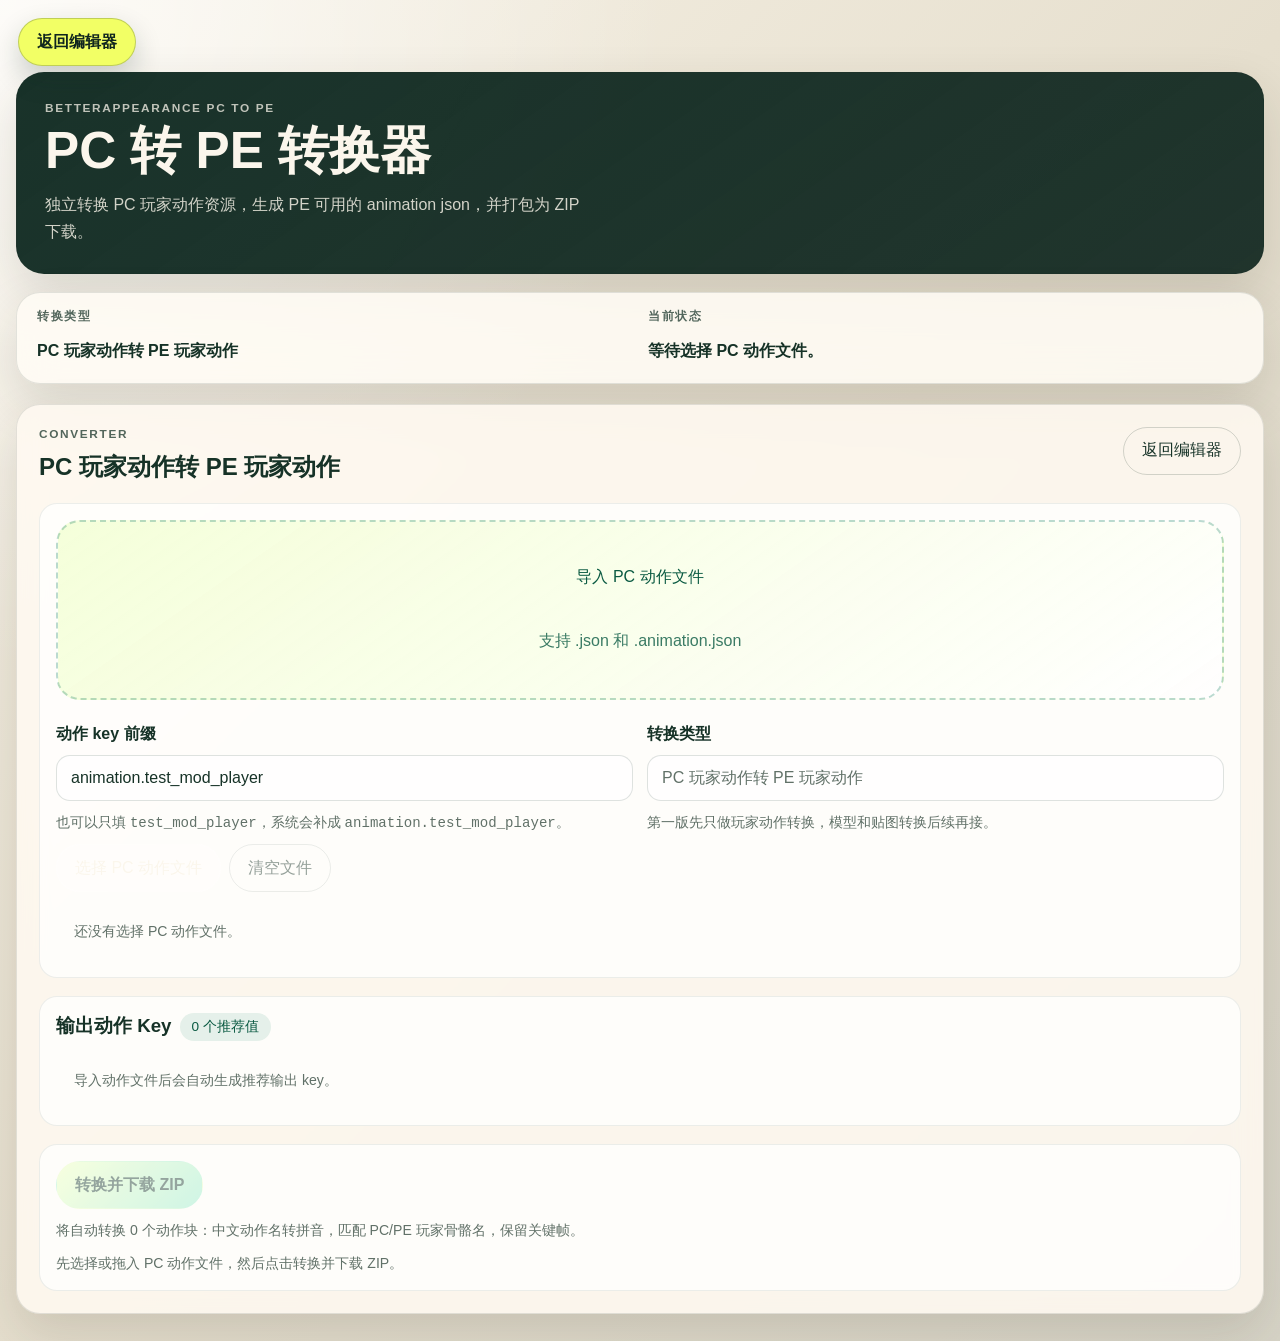
==== pc-to-pe.html @ c8ec8295 "feat(ui): 添加PC转PE工具入口及样式" ====
<!DOCTYPE html>
<html lang="zh-CN">
<head>
    <meta charset="utf-8">
    <meta name="viewport" content="width=device-width, initial-scale=1">
    <title>PC 转 PE 转换器</title>
    <link rel="stylesheet" href="./styles.css">
</head>
<body>
    <div class="app-shell">
        <nav class="global-toolbar" aria-label="全局工具">
            <a class="button secondary global-tool-button" href="./index.html">返回编辑器</a>
        </nav>

        <header class="hero hero-single">
            <div class="hero-copy">
                <p class="eyebrow">BetterAppearance PC To PE</p>
                <h1>PC 转 PE 转换器</h1>
                <p class="hero-text">
                    独立转换 PC 玩家动作资源，生成 PE 可用的 animation json，并打包为 ZIP 下载。
                </p>
            </div>
        </header>

        <section class="status-strip">
            <div class="status-block">
                <span class="status-label">转换类型</span>
                <strong>PC 玩家动作转 PE 玩家动作</strong>
            </div>
            <div class="status-block">
                <span class="status-label">当前状态</span>
                <strong id="converterStatusText">等待选择 PC 动作文件。</strong>
            </div>
        </section>

        <main class="converter-workspace">
            <div id="converterRoot"></div>
        </main>
    </div>

    <input id="pcActionInput" type="file" multiple accept=".json,.animation.json" hidden>

    <script src="./vendor/jszip.min.js"></script>
    <script src="./vendor/pinyin-pro.js"></script>
    <script src="./pc-to-pe.js"></script>
</body>
</html>
---- styles.css ----
﻿:root {
    --bg-accent: radial-gradient(circle at top left, rgba(255, 255, 255, 0.75), transparent 36%),
        linear-gradient(135deg, #f7f2e6 0%, #e6dfce 50%, #d7d4c7 100%);
    --panel-border: rgba(24, 47, 38, 0.12);
    --text: #163227;
    --text-soft: #617168;
    --text-inverse: #fbf6ec;
    --accent: #0c7c59;
    --accent-strong: #0a5a42;
    --accent-soft: rgba(12, 124, 89, 0.14);
    --danger: #a53f2b;
    --danger-soft: rgba(165, 63, 43, 0.12);
    --shadow: 0 20px 50px rgba(47, 43, 31, 0.14);
    --radius: 24px;
    --grid-gap: 22px;
    --font-sans: "Bahnschrift", "Segoe UI Variable", "Microsoft YaHei UI", sans-serif;
}

* {
    box-sizing: border-box;
}

html,
body {
    min-height: 100%;
}

body {
    margin: 0;
    font-family: var(--font-sans);
    color: var(--text);
    background: var(--bg-accent);
}

button,
input,
select {
    font: inherit;
}

.app-shell {
    width: min(1440px, calc(100vw - 32px));
    margin: 72px auto 28px;
}

.hero,
.status-strip,
.panel {
    border: 1px solid var(--panel-border);
    box-shadow: var(--shadow);
}

.hero {
    display: grid;
    grid-template-columns: minmax(0, 1.8fr) minmax(320px, 1fr);
    gap: 28px;
    padding: 28px;
    border-radius: 28px;
    background:
        linear-gradient(145deg, rgba(20, 46, 37, 0.98), rgba(10, 33, 26, 0.9)),
        linear-gradient(120deg, rgba(255, 255, 255, 0.18), transparent 45%);
    color: var(--text-inverse);
}

.hero-copy:last-child {
    max-width: 820px;
}

.hero.hero-single {
    grid-template-columns: minmax(0, 1fr);
}

.eyebrow,
.panel-kicker,
.status-label {
    margin: 0 0 10px;
    text-transform: uppercase;
    letter-spacing: 0.14em;
    font-size: 0.74rem;
    font-weight: 700;
    opacity: 0.74;
}

.hero h1,
.panel-head h2 {
    margin: 0;
}

.hero h1 {
    font-size: clamp(2rem, 4vw, 3.2rem);
    line-height: 1;
}

.hero-text {
    max-width: 62ch;
    margin: 16px 0 0;
    color: rgba(251, 246, 236, 0.82);
    line-height: 1.65;
}

.hero-actions {
    display: grid;
    align-content: start;
    gap: 12px;
}

.button {
    appearance: none;
    display: inline-flex;
    align-items: center;
    justify-content: center;
    gap: 8px;
    min-height: 48px;
    padding: 0 18px;
    border-radius: 999px;
    border: 1px solid transparent;
    cursor: pointer;
    text-decoration: none;
    transition: transform 180ms ease, background-color 180ms ease, border-color 180ms ease, color 180ms ease;
}

.button:hover {
    transform: translateY(-1px);
}

.button.primary {
    background: linear-gradient(135deg, #ecffbd 0%, #94ebcb 100%);
    color: #12392d;
    font-weight: 700;
}

.button.secondary {
    background: rgba(255, 255, 255, 0.1);
    color: var(--text-inverse);
    border-color: rgba(255, 255, 255, 0.18);
}

.button.secondary.is-active {
    background: rgba(236, 255, 189, 0.92);
    color: #12392d;
    border-color: rgba(236, 255, 189, 0.72);
    font-weight: 700;
}

.global-toolbar {
    position: fixed;
    top: 18px;
    left: 18px;
    z-index: 20;
}

.button.global-tool-button {
    min-width: 118px;
    background: #f2ff65;
    color: #10261e;
    border-color: rgba(16, 38, 30, 0.22);
    box-shadow: 0 12px 28px rgba(16, 38, 30, 0.2);
    font-weight: 800;
}

.button.global-tool-button:hover {
    background: #dfff32;
}

.button.ghost {
    background: transparent;
    color: var(--text);
    border-color: rgba(17, 47, 38, 0.18);
}

.button.danger {
    background: var(--danger-soft);
    color: var(--danger);
    border-color: rgba(165, 63, 43, 0.18);
}

.button:disabled {
    opacity: 0.45;
    cursor: not-allowed;
    transform: none;
}

.startup-overlay {
    position: fixed;
    inset: 0;
    z-index: 50;
    display: grid;
    place-items: center;
    padding: 24px;
    background: rgba(12, 30, 24, 0.58);
    backdrop-filter: blur(14px);
}

.startup-overlay[hidden] {
    display: none;
}

.startup-card {
    width: min(560px, calc(100vw - 32px));
    padding: 28px;
    border-radius: 28px;
    border: 1px solid rgba(255, 255, 255, 0.18);
    background: linear-gradient(180deg, rgba(255, 252, 245, 0.98), rgba(246, 241, 232, 0.96));
    box-shadow: 0 30px 80px rgba(0, 0, 0, 0.2);
}

.startup-card h2 {
    margin: 0;
}

.startup-text {
    margin: 16px 0 22px;
    color: var(--text-soft);
    line-height: 1.7;
}

.startup-hint {
    margin: 0 0 8px;
    font-size: 0.82rem;
    font-weight: 700;
    letter-spacing: 0.08em;
    text-transform: uppercase;
    color: var(--text-soft);
}

.startup-path {
    display: block;
    margin-bottom: 20px;
    padding: 12px 14px;
    border-radius: 16px;
    background: rgba(22, 50, 39, 0.08);
    color: var(--text);
    line-height: 1.6;
    white-space: normal;
    word-break: break-all;
}

.file-button input {
    display: none;
}

.status-strip {
    margin-top: 18px;
    display: grid;
    grid-template-columns: repeat(2, minmax(0, 1fr));
    gap: 16px;
    align-items: center;
    padding: 16px 20px;
    border-radius: var(--radius);
    background: rgba(255, 252, 245, 0.86);
    backdrop-filter: blur(18px);
}

.status-block {
    display: grid;
    gap: 6px;
}

.status-block strong {
    min-height: 1.6em;
}

.workspace {
    margin-top: 20px;
    display: grid;
    grid-template-columns: minmax(260px, 0.85fr) minmax(440px, 1.45fr) minmax(300px, 1fr);
    gap: var(--grid-gap);
    align-items: start;
}

.converter-workspace {
    margin-top: 20px;
}

.panel {
    min-height: 520px;
    padding: 22px;
    border-radius: var(--radius);
    background: rgba(255, 250, 242, 0.86);
    backdrop-filter: blur(14px);
}

.panel-list {
    background: linear-gradient(180deg, rgba(255, 247, 232, 0.96), rgba(248, 241, 228, 0.92));
}

.panel-detail {
    background: linear-gradient(180deg, rgba(255, 253, 249, 0.98), rgba(245, 239, 228, 0.94));
}

.panel-drop {
    background: linear-gradient(180deg, rgba(245, 250, 244, 0.96), rgba(234, 243, 238, 0.94));
}

.panel-head {
    display: flex;
    align-items: start;
    justify-content: space-between;
    gap: 16px;
    margin-bottom: 20px;
}

.count-badge {
    display: inline-flex;
    align-items: center;
    justify-content: center;
    min-width: 40px;
    height: 40px;
    border-radius: 999px;
    background: var(--accent-soft);
    color: var(--accent-strong);
    font-weight: 700;
}

.entity-list,
.message-list,
.simple-list {
    margin: 0;
    padding: 0;
    list-style: none;
}

.entity-list,
.message-list,
.simple-list,
.file-stack,
.detail-actions {
    display: grid;
    gap: 10px;
}

.entity-item {
    display: grid;
    gap: 8px;
    width: 100%;
    padding: 14px 16px;
    border-radius: 18px;
    border: 1px solid rgba(22, 50, 39, 0.08);
    background: rgba(255, 255, 255, 0.56);
    cursor: pointer;
    text-align: left;
    transition: border-color 180ms ease, transform 180ms ease, background-color 180ms ease;
}

.entity-item:hover {
    transform: translateY(-1px);
    border-color: rgba(12, 124, 89, 0.24);
}

.entity-item.is-selected {
    border-color: rgba(12, 124, 89, 0.34);
    background: linear-gradient(180deg, rgba(236, 255, 189, 0.6), rgba(255, 255, 255, 0.84));
}

.entity-item-top,
.file-card-header {
    display: flex;
    justify-content: space-between;
    gap: 12px;
    align-items: center;
}

.entity-title,
.file-title {
    margin: 0;
    font-size: 1rem;
    font-weight: 700;
}

.entity-subtitle,
.file-name,
.field-hint,
.slot-card p,
.empty-state,
.output-preview {
    margin: 0;
    font-size: 0.88rem;
    color: var(--text-soft);
    line-height: 1.6;
    word-break: break-all;
}

.chip-row,
.slot-grid,
.detail-actions,
.file-actions {
    display: flex;
    flex-wrap: wrap;
    gap: 8px;
}

.chip {
    display: inline-flex;
    align-items: center;
    gap: 6px;
    min-height: 28px;
    padding: 0 12px;
    border-radius: 999px;
    background: rgba(12, 124, 89, 0.1);
    color: var(--accent-strong);
    font-size: 0.85rem;
}

.chip.muted {
    background: rgba(22, 50, 39, 0.07);
    color: var(--text-soft);
}

.chip.warn {
    background: rgba(165, 63, 43, 0.12);
    color: var(--danger);
}

.inspector {
    display: grid;
    gap: 18px;
}

.form-grid {
    display: grid;
    grid-template-columns: repeat(2, minmax(0, 1fr));
    gap: 14px;
}

.field,
.section-card,
.info-card,
.file-card,
.slot-card {
    display: grid;
    gap: 10px;
}

.field.field-wide {
    grid-column: 1 / -1;
}

.field label {
    font-weight: 700;
}

.field input,
.field select,
.slot-card input,
.slot-card select,
.readonly-field {
    min-height: 46px;
    padding: 0 14px;
    border-radius: 14px;
    border: 1px solid rgba(22, 50, 39, 0.14);
    background: rgba(255, 255, 255, 0.92);
    color: var(--text);
}

.readonly-field {
    display: flex;
    align-items: center;
    color: var(--text-soft);
}

.color-editor,
.alpha-editor {
    display: grid;
    gap: 10px;
}

.color-editor-main {
    display: grid;
    grid-template-columns: 86px minmax(0, 1fr);
    gap: 10px;
    align-items: stretch;
}

.color-picker-input {
    width: 100%;
    min-width: 0;
    min-height: 46px;
    padding: 4px;
    border-radius: 14px;
    cursor: pointer;
}

.alpha-editor {
    grid-template-columns: auto minmax(0, 1fr);
    align-items: center;
}

.alpha-label {
    font-size: 0.84rem;
    color: var(--text-soft);
    white-space: nowrap;
}

.alpha-input {
    width: 100%;
}

.section-card,
.info-card,
.file-card,
.slot-card,
.simple-list li,
.message-list li,
.output-line {
    border-radius: 18px;
    border: 1px solid rgba(22, 50, 39, 0.08);
    background: rgba(255, 255, 255, 0.7);
}

.section-card,
.info-card {
    padding: 16px;
}

.section-card h3,
.info-card h3,
.slot-card h4 {
    margin: 0;
}

.file-card,
.slot-card,
.simple-list li,
.message-list li,
.output-line {
    padding: 14px;
}

.slot-grid {
    display: grid;
    grid-template-columns: repeat(2, minmax(0, 1fr));
}

.converter-panel {
    min-height: 620px;
}

.converter-layout {
    display: grid;
    gap: 18px;
}

.converter-control {
    align-content: start;
}

.converter-drop-zone {
    min-height: 150px;
    margin-bottom: 14px;
    cursor: pointer;
}

.converter-button {
    color: var(--text-inverse);
    background: rgba(12, 124, 89, 0.88);
}

.converter-empty {
    padding: 18px;
}

.converter-slot-grid {
    display: grid;
    grid-template-columns: repeat(4, minmax(0, 1fr));
    gap: 10px;
}

.converter-action-key-list {
    display: grid;
    gap: 10px;
}

.converter-action-key-card {
    grid-template-columns: minmax(180px, 0.8fr) minmax(260px, 1.2fr);
    align-items: center;
}

.converter-result {
    display: grid;
    gap: 10px;
}

.drop-zone {
    border: 2px dashed rgba(12, 124, 89, 0.28);
    border-radius: 24px;
    min-height: 180px;
    padding: 24px;
    display: grid;
    place-items: center;
    text-align: center;
    background: linear-gradient(145deg, rgba(236, 255, 189, 0.55), rgba(255, 255, 255, 0.76));
    color: var(--accent-strong);
    transition: transform 180ms ease, border-color 180ms ease, background-color 180ms ease;
}

.drop-zone.is-dragging {
    transform: scale(1.01);
    border-color: rgba(10, 90, 66, 0.42);
    background: linear-gradient(145deg, rgba(236, 255, 189, 0.76), rgba(255, 255, 255, 0.92));
}

.drop-zone.is-locked {
    opacity: 0.55;
    cursor: not-allowed;
}

.drop-zone p,
.drop-zone span {
    margin: 0;
}

.drop-zone span {
    color: rgba(10, 90, 66, 0.8);
}

.message-list li.info {
    border-left: 3px solid rgba(12, 124, 89, 0.36);
}

.message-list li.warn {
    border-left: 3px solid rgba(165, 63, 43, 0.4);
}

.message-list li.error {
    border-left: 3px solid rgba(165, 63, 43, 0.7);
}

@media (max-width: 1180px) {
    .workspace {
        grid-template-columns: 1fr;
    }

    .converter-slot-grid {
        grid-template-columns: repeat(2, minmax(0, 1fr));
    }

    .panel {
        min-height: auto;
    }
}

@media (max-width: 860px) {
    .app-shell {
        width: min(100vw - 18px, 100%);
        margin: 72px auto 18px;
    }

    .hero,
    .status-strip,
    .form-grid,
    .slot-grid,
    .converter-slot-grid,
    .converter-action-key-card,
    .color-editor-main,
    .alpha-editor {
        grid-template-columns: 1fr;
    }

    .hero {
        padding: 22px;
    }

    .panel {
        padding: 18px;
    }
}
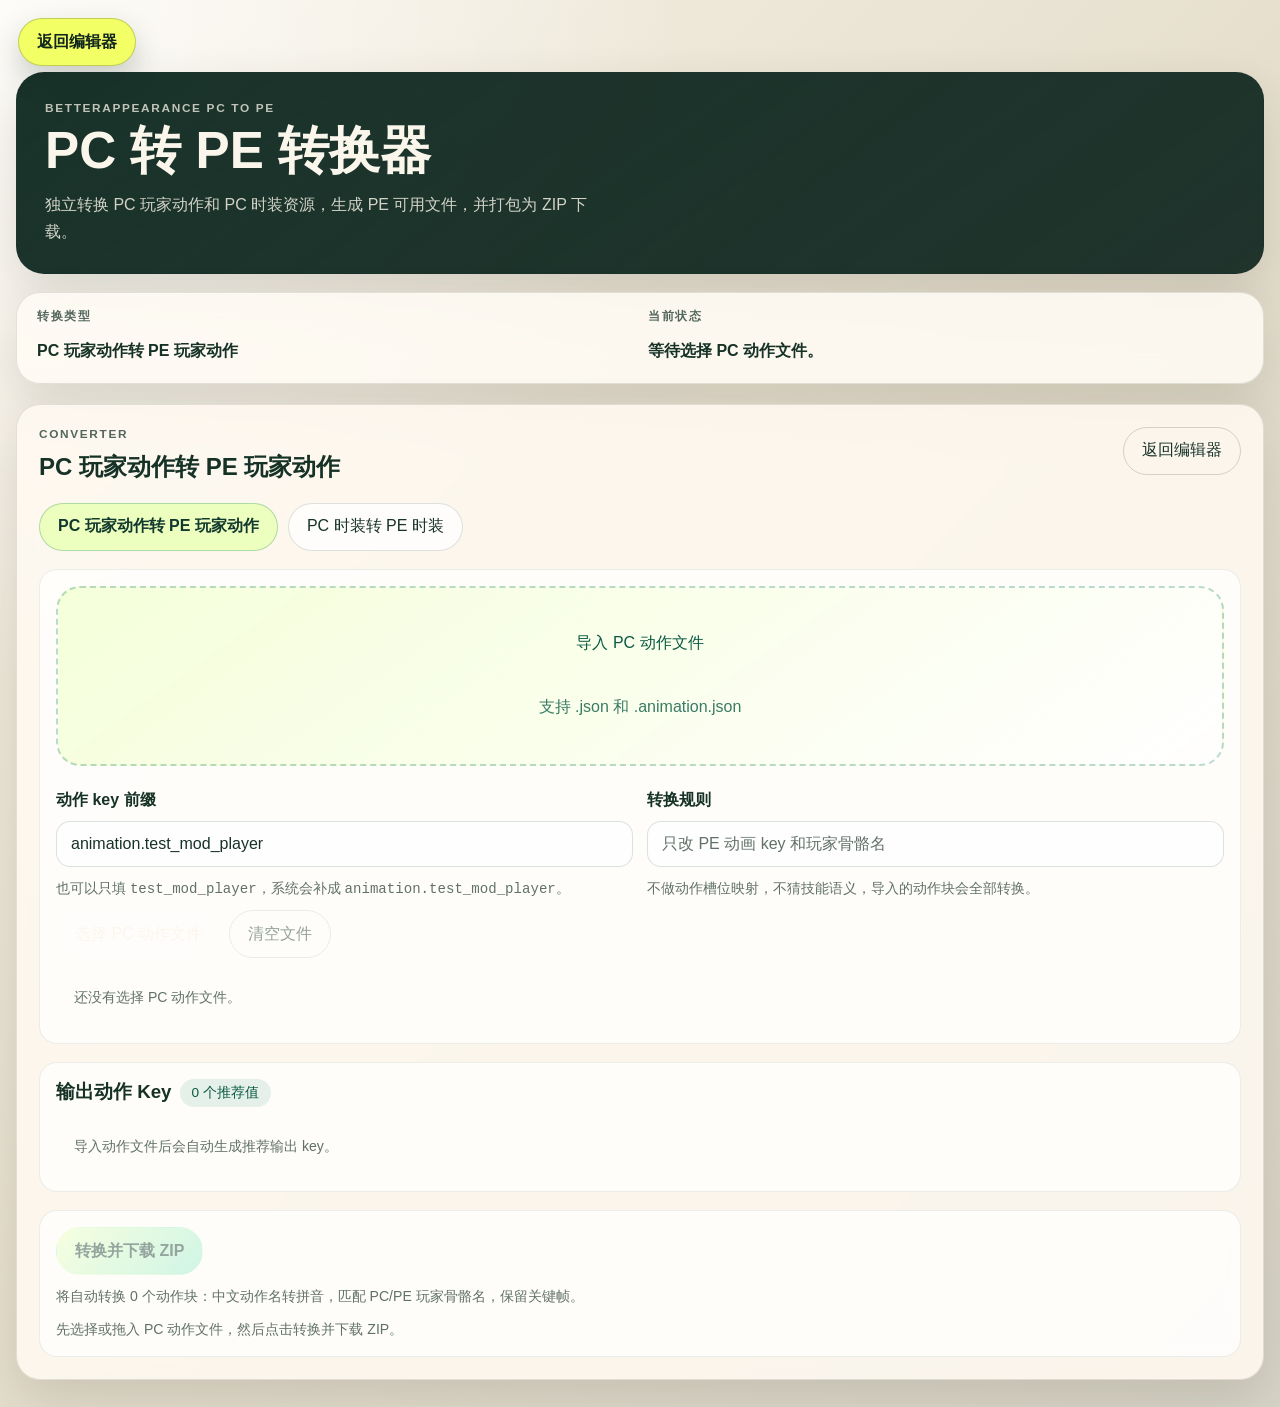
==== commit ac7e997c: "feat(converter): 新增 PC 时装转 PE 时装模式" ====
--- a/pc-to-pe.html
+++ b/pc-to-pe.html
@@ -17,7 +17,7 @@
                 <p class="eyebrow">BetterAppearance PC To PE</p>
                 <h1>PC 转 PE 转换器</h1>
                 <p class="hero-text">
-                    独立转换 PC 玩家动作资源，生成 PE 可用的 animation json，并打包为 ZIP 下载。
+                    独立转换 PC 玩家动作和 PC 时装资源，生成 PE 可用文件，并打包为 ZIP 下载。
                 </p>
             </div>
         </header>
@@ -25,7 +25,7 @@
         <section class="status-strip">
             <div class="status-block">
                 <span class="status-label">转换类型</span>
-                <strong>PC 玩家动作转 PE 玩家动作</strong>
+                <strong id="converterTypeText">PC 玩家动作转 PE 玩家动作</strong>
             </div>
             <div class="status-block">
                 <span class="status-label">当前状态</span>
@@ -39,6 +39,7 @@
     </div>
 
     <input id="pcActionInput" type="file" multiple accept=".json,.animation.json" hidden>
+    <input id="pcCostumeInput" type="file" multiple accept=".png,.json,.geo.json,.animation.json" hidden>
 
     <script src="./vendor/jszip.min.js"></script>
     <script src="./vendor/pinyin-pro.js"></script>
--- a/styles.css
+++ b/styles.css
@@ -540,6 +540,25 @@
     gap: 18px;
 }
 
+.converter-mode-switch {
+    display: flex;
+    flex-wrap: wrap;
+    gap: 10px;
+    margin-bottom: 18px;
+}
+
+.converter-mode-switch .button.secondary {
+    background: rgba(255, 255, 255, 0.72);
+    color: var(--text);
+    border-color: rgba(22, 50, 39, 0.14);
+}
+
+.converter-mode-switch .button.secondary.is-active {
+    background: rgba(236, 255, 189, 0.94);
+    color: #12392d;
+    border-color: rgba(12, 124, 89, 0.28);
+}
+
 .converter-control {
     align-content: start;
 }
@@ -567,6 +586,12 @@
 
 .converter-action-key-list {
     display: grid;
+    gap: 10px;
+}
+
+.costume-file-grid {
+    display: grid;
+    grid-template-columns: repeat(3, minmax(0, 1fr));
     gap: 10px;
 }
 
@@ -650,6 +675,7 @@
     .form-grid,
     .slot-grid,
     .converter-slot-grid,
+    .costume-file-grid,
     .converter-action-key-card,
     .color-editor-main,
     .alpha-editor {
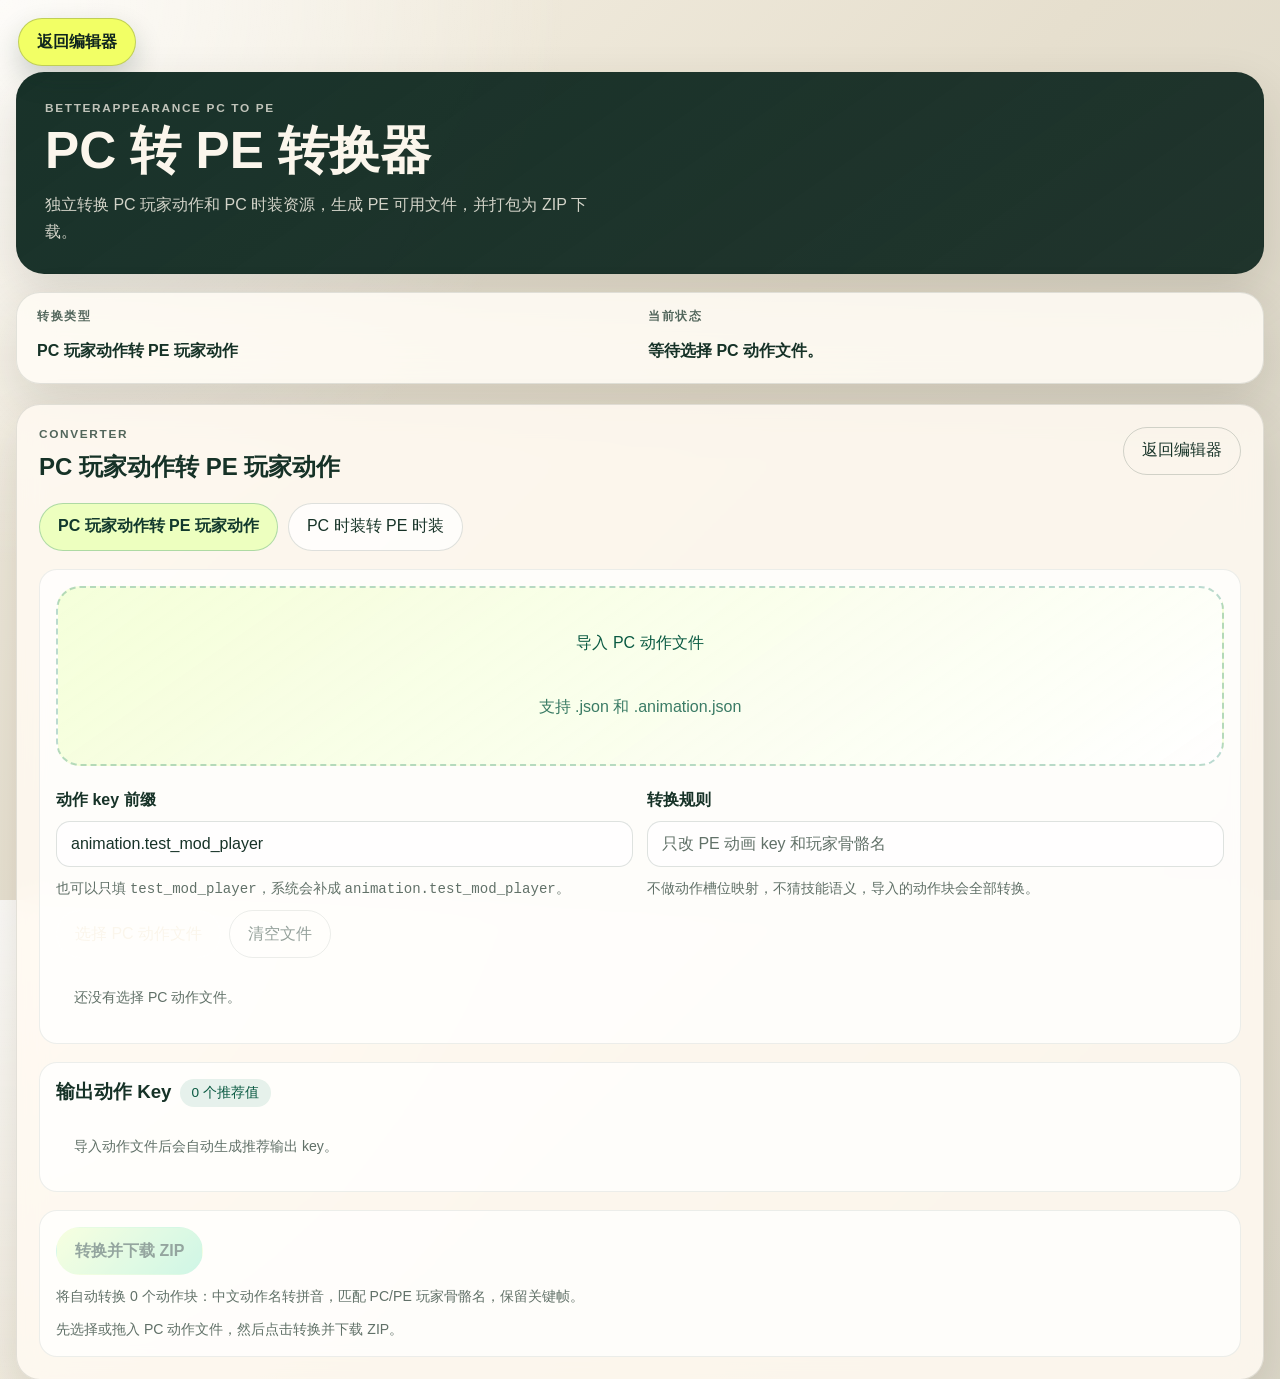
==== commit 50f83170: "chore: 添加第一人称配置备份及更新缓存版本" ====
--- a/pc-to-pe.html
+++ b/pc-to-pe.html
@@ -43,6 +43,7 @@
 
     <script src="./vendor/jszip.min.js"></script>
     <script src="./vendor/pinyin-pro.js"></script>
-    <script src="./pc-to-pe.js"></script>
+    <script src="./pc-to-pe-core.js?v=root-conflict-fix-20260702"></script>
+    <script src="./pc-to-pe.js?v=root-conflict-fix-20260702"></script>
 </body>
 </html>
--- a/styles.css
+++ b/styles.css
@@ -1,4 +1,4 @@
-﻿:root {
+:root {
     --bg-accent: radial-gradient(circle at top left, rgba(255, 255, 255, 0.75), transparent 36%),
         linear-gradient(135deg, #f7f2e6 0%, #e6dfce 50%, #d7d4c7 100%);
     --panel-border: rgba(24, 47, 38, 0.12);
@@ -13,6 +13,8 @@
     --shadow: 0 20px 50px rgba(47, 43, 31, 0.14);
     --radius: 24px;
     --grid-gap: 22px;
+    --side-panel-left: clamp(280px, 24vw, 340px);
+    --side-panel-right: clamp(260px, 22vw, 300px);
     --font-sans: "Bahnschrift", "Segoe UI Variable", "Microsoft YaHei UI", sans-serif;
 }
 
@@ -22,7 +24,7 @@
 
 html,
 body {
-    min-height: 100%;
+    height: 100%;
 }
 
 body {
@@ -32,6 +34,10 @@
     background: var(--bg-accent);
 }
 
+body.editor-page {
+    overflow: auto;
+}
+
 button,
 input,
 select {
@@ -41,6 +47,13 @@
 .app-shell {
     width: min(1440px, calc(100vw - 32px));
     margin: 72px auto 28px;
+}
+
+.editor-page .app-shell {
+    width: calc(100vw - 32px);
+    min-height: calc(100vh - 100px);
+    display: flex;
+    flex-direction: column;
 }
 
 .hero,
@@ -262,10 +275,14 @@
 
 .workspace {
     margin-top: 20px;
-    display: grid;
-    grid-template-columns: minmax(260px, 0.85fr) minmax(440px, 1.45fr) minmax(300px, 1fr);
+    height: calc(100vh - 120px);
+    min-height: 620px;
+    flex: none;
+    display: grid;
+    grid-template-columns: var(--side-panel-left) minmax(0, 1fr) var(--side-panel-right);
+    grid-template-areas: "list detail drop";
     gap: var(--grid-gap);
-    align-items: start;
+    align-items: stretch;
 }
 
 .converter-workspace {
@@ -273,22 +290,28 @@
 }
 
 .panel {
-    min-height: 520px;
+    min-height: 0;
+    height: 100%;
     padding: 22px;
     border-radius: var(--radius);
     background: rgba(255, 250, 242, 0.86);
     backdrop-filter: blur(14px);
+    overflow-y: auto;
+    overscroll-behavior: contain;
 }
 
 .panel-list {
+    grid-area: list;
     background: linear-gradient(180deg, rgba(255, 247, 232, 0.96), rgba(248, 241, 228, 0.92));
 }
 
 .panel-detail {
+    grid-area: detail;
     background: linear-gradient(180deg, rgba(255, 253, 249, 0.98), rgba(245, 239, 228, 0.94));
 }
 
 .panel-drop {
+    grid-area: drop;
     background: linear-gradient(180deg, rgba(245, 250, 244, 0.96), rgba(234, 243, 238, 0.94));
 }
 
@@ -416,6 +439,11 @@
     gap: 18px;
 }
 
+.inspector.is-file-dragging {
+    outline: 2px dashed rgba(12, 124, 89, 0.55);
+    outline-offset: 6px;
+}
+
 .form-grid {
     display: grid;
     grid-template-columns: repeat(2, minmax(0, 1fr));
@@ -437,6 +465,267 @@
 
 .field label {
     font-weight: 700;
+}
+
+.field-label-with-icon {
+    display: inline-flex;
+    align-items: center;
+    gap: 8px;
+    width: fit-content;
+}
+
+.field-label-icon {
+    position: relative;
+    display: inline-grid;
+    place-items: center;
+    width: 24px;
+    height: 24px;
+    flex: 0 0 24px;
+    border-radius: 9px;
+    border: 1px solid rgba(22, 50, 39, 0.12);
+    background: linear-gradient(145deg, rgba(12, 124, 89, 0.12), rgba(255, 255, 255, 0.85));
+    box-shadow: inset 0 1px 0 rgba(255, 255, 255, 0.82);
+}
+
+.field-label-icon::before,
+.field-label-icon::after {
+    content: "";
+    position: absolute;
+    box-sizing: border-box;
+}
+
+.field-label-icon-box-width::before {
+    width: 15px;
+    height: 9px;
+    border: 2px solid #0c7c59;
+    border-radius: 3px;
+}
+
+.field-label-icon-box-width::after {
+    width: 18px;
+    height: 2px;
+    background: #0c7c59;
+    border-radius: 999px;
+}
+
+.field-label-icon-box-height::before {
+    width: 9px;
+    height: 15px;
+    border: 2px solid #0c7c59;
+    border-radius: 3px;
+}
+
+.field-label-icon-box-height::after {
+    width: 2px;
+    height: 18px;
+    background: #0c7c59;
+    border-radius: 999px;
+}
+
+.field-label-icon-scale::before,
+.field-label-icon-board-scale::before {
+    width: 13px;
+    height: 13px;
+    border-top: 2px solid #0c7c59;
+    border-right: 2px solid #0c7c59;
+    transform: rotate(-45deg);
+}
+
+.field-label-icon-scale::after,
+.field-label-icon-board-scale::after {
+    width: 10px;
+    height: 10px;
+    left: 5px;
+    bottom: 5px;
+    border-left: 2px solid rgba(12, 124, 89, 0.55);
+    border-bottom: 2px solid rgba(12, 124, 89, 0.55);
+}
+
+.field-label-icon-opacity::before {
+    width: 13px;
+    height: 16px;
+    border-radius: 10px 10px 10px 3px;
+    background: linear-gradient(135deg, rgba(12, 124, 89, 0.95) 0 50%, rgba(12, 124, 89, 0.22) 50% 100%);
+    transform: rotate(35deg);
+}
+
+.field-label-icon-red::before,
+.field-label-icon-green::before,
+.field-label-icon-blue::before,
+.field-label-icon-text-color::before,
+.field-label-icon-background::before {
+    width: 13px;
+    height: 13px;
+    border-radius: 999px;
+}
+
+.field-label-icon-red::before {
+    background: #dc4b3f;
+}
+
+.field-label-icon-green::before {
+    background: #31a66a;
+}
+
+.field-label-icon-blue::before {
+    background: #3478df;
+}
+
+.field-label-icon-text-color::before {
+    background: linear-gradient(90deg, #10261e, #0c7c59);
+}
+
+.field-label-icon-text-color::after {
+    width: 12px;
+    height: 2px;
+    bottom: 5px;
+    background: #0c7c59;
+    border-radius: 999px;
+}
+
+.field-label-icon-background::before {
+    width: 15px;
+    height: 12px;
+    border-radius: 4px;
+    background: linear-gradient(135deg, #10261e, rgba(12, 124, 89, 0.45));
+}
+
+.field-label-icon-brightness::before {
+    width: 12px;
+    height: 12px;
+    border-radius: 999px;
+    background: #f3b83d;
+    box-shadow: 0 0 0 4px rgba(243, 184, 61, 0.2);
+}
+
+.field-label-icon-light::before {
+    width: 14px;
+    height: 14px;
+    border-radius: 999px;
+    background: #f3b83d;
+}
+
+.field-label-icon-light::after {
+    width: 20px;
+    height: 2px;
+    background: rgba(22, 50, 39, 0.72);
+    transform: rotate(-35deg);
+}
+
+.field-label-icon-health::before,
+.field-label-icon-boss::before {
+    width: 16px;
+    height: 8px;
+    border: 2px solid #0c7c59;
+    border-radius: 999px;
+}
+
+.field-label-icon-health::after,
+.field-label-icon-boss::after {
+    width: 10px;
+    height: 4px;
+    background: #31a66a;
+    border-radius: 999px;
+}
+
+.field-label-icon-boss::before {
+    border-color: #a53f2b;
+}
+
+.field-label-icon-boss::after {
+    background: #a53f2b;
+}
+
+.field-label-icon-segments::before {
+    width: 16px;
+    height: 11px;
+    background:
+        linear-gradient(90deg, #0c7c59 0 2px, transparent 2px 4px) 0 0 / 4px 100%,
+        rgba(12, 124, 89, 0.18);
+    border: 1px solid rgba(12, 124, 89, 0.55);
+    border-radius: 3px;
+}
+
+.field-label-icon-sync::before {
+    width: 14px;
+    height: 14px;
+    border: 2px solid #0c7c59;
+    border-left-color: transparent;
+    border-radius: 999px;
+}
+
+.field-label-icon-sync::after {
+    right: 4px;
+    top: 4px;
+    width: 6px;
+    height: 6px;
+    border-top: 2px solid #0c7c59;
+    border-right: 2px solid #0c7c59;
+    transform: rotate(35deg);
+}
+
+.field-label-icon-title-text::before {
+    width: 14px;
+    height: 11px;
+    border: 2px solid #0c7c59;
+    border-radius: 4px;
+}
+
+.field-label-icon-title-text::after {
+    width: 7px;
+    height: 2px;
+    background: #0c7c59;
+    border-radius: 999px;
+}
+
+.field-label-icon-offset::before {
+    width: 15px;
+    height: 2px;
+    background: #0c7c59;
+}
+
+.field-label-icon-offset::after {
+    width: 7px;
+    height: 7px;
+    right: 4px;
+    border-top: 2px solid #0c7c59;
+    border-right: 2px solid #0c7c59;
+    transform: rotate(45deg);
+}
+
+.field-label-icon-rotation::before {
+    width: 14px;
+    height: 14px;
+    border: 2px solid #0c7c59;
+    border-right-color: transparent;
+    border-radius: 999px;
+}
+
+.field-label-icon-rotation::after {
+    right: 4px;
+    top: 5px;
+    width: 6px;
+    height: 6px;
+    border-top: 2px solid #0c7c59;
+    border-right: 2px solid #0c7c59;
+    transform: rotate(12deg);
+}
+
+.field-label-icon-depth::before {
+    width: 14px;
+    height: 10px;
+    border: 2px solid rgba(12, 124, 89, 0.55);
+    border-radius: 4px;
+    transform: translate(-2px, 2px);
+}
+
+.field-label-icon-depth::after {
+    width: 14px;
+    height: 10px;
+    border: 2px solid #0c7c59;
+    border-radius: 4px;
+    background: rgba(255, 255, 255, 0.4);
+    transform: translate(2px, -2px);
 }
 
 .field input,
@@ -531,6 +820,1076 @@
     grid-template-columns: repeat(2, minmax(0, 1fr));
 }
 
+.button.mini {
+    min-height: 34px;
+    padding: 0 12px;
+    font-size: 0.84rem;
+}
+
+.inspector-mode-card {
+    grid-template-columns: minmax(0, 1fr) auto;
+    align-items: center;
+}
+
+.inspector-mode-switch {
+    display: flex;
+    flex-wrap: wrap;
+    gap: 8px;
+}
+
+.inspector-mode-switch .button.secondary {
+    background: rgba(12, 124, 89, 0.88);
+    color: var(--text-inverse);
+    border-color: rgba(12, 124, 89, 0.28);
+}
+
+.inspector-mode-switch .button.secondary.is-active,
+.inspector-mode-switch .button.ghost.is-active {
+    background: linear-gradient(135deg, #ecffbd 0%, #94ebcb 100%);
+    color: #12392d;
+    border-color: rgba(12, 124, 89, 0.28);
+    font-weight: 800;
+}
+
+.connection-assembly-card {
+    display: grid;
+    gap: 14px;
+    background:
+        linear-gradient(135deg, rgba(12, 124, 89, 0.08), rgba(255, 255, 255, 0.72)),
+        rgba(255, 255, 255, 0.68);
+}
+
+.assembly-diagnostic-list {
+    display: grid;
+    gap: 8px;
+}
+
+.assembly-diagnostic-item {
+    display: grid;
+    grid-template-columns: auto minmax(0, 1fr);
+    gap: 10px;
+    align-items: start;
+    padding: 10px 12px;
+    border-radius: 14px;
+    border: 1px solid rgba(22, 50, 39, 0.08);
+    background: rgba(255, 255, 255, 0.66);
+}
+
+.assembly-diagnostic-item strong {
+    min-width: 42px;
+}
+
+.assembly-diagnostic-item.error {
+    color: var(--danger);
+    border-color: rgba(165, 63, 43, 0.2);
+    background: var(--danger-soft);
+}
+
+.assembly-diagnostic-item.warning {
+    color: #86610a;
+    border-color: rgba(194, 106, 19, 0.24);
+    background: rgba(255, 192, 93, 0.16);
+}
+
+.assembly-diagnostic-item.info {
+    color: var(--accent-strong);
+    border-color: rgba(12, 124, 89, 0.18);
+    background: var(--accent-soft);
+}
+
+.assembly-summary-grid {
+    display: grid;
+    grid-template-columns: repeat(3, minmax(0, 1fr));
+    gap: 12px;
+}
+
+.assembly-summary-card {
+    display: grid;
+    gap: 8px;
+    padding: 14px;
+    border-radius: 18px;
+    border: 1px solid rgba(12, 124, 89, 0.14);
+    background: rgba(255, 255, 255, 0.72);
+}
+
+.assembly-summary-card.is-disabled {
+    opacity: 0.72;
+    border-style: dashed;
+}
+
+.assembly-summary-card p {
+    margin: 0;
+    color: var(--text-soft);
+    line-height: 1.55;
+    word-break: break-all;
+}
+
+.assembly-summary-wide {
+    grid-column: span 3;
+}
+
+.assembly-summary-head,
+.assembly-track-row {
+    display: flex;
+    align-items: center;
+    gap: 8px;
+}
+
+.assembly-summary-head {
+    justify-content: space-between;
+}
+
+.assembly-track-list {
+    display: grid;
+    gap: 8px;
+}
+
+.assembly-track-row {
+    flex-wrap: wrap;
+    padding: 8px 10px;
+    border-radius: 14px;
+    background: rgba(22, 50, 39, 0.05);
+    color: var(--text-soft);
+    line-height: 1.5;
+}
+
+.assembly-mode-actions {
+    display: flex;
+    flex-wrap: wrap;
+    justify-content: flex-end;
+    gap: 8px;
+}
+
+.assembly-editor {
+    display: grid;
+    gap: 14px;
+}
+
+.assembly-editor-block,
+.assembly-skill-card {
+    display: grid;
+    gap: 12px;
+    padding: 14px;
+    border-radius: 18px;
+    border: 1px solid rgba(22, 50, 39, 0.1);
+    background: rgba(255, 255, 255, 0.66);
+}
+
+.assembly-editor-block h4,
+.assembly-skill-card h4 {
+    margin: 0;
+}
+
+.assembly-editor-head {
+    display: flex;
+    align-items: center;
+    justify-content: space-between;
+    gap: 12px;
+}
+
+.assembly-skill-editor {
+    border-color: rgba(47, 98, 201, 0.18);
+    background:
+        linear-gradient(135deg, rgba(47, 98, 201, 0.06), rgba(255, 255, 255, 0.74)),
+        rgba(255, 255, 255, 0.62);
+}
+
+.assembly-skill-list {
+    display: grid;
+    gap: 12px;
+}
+
+.assembly-skill-card {
+    border-color: rgba(47, 98, 201, 0.18);
+}
+
+.assembly-visual-board {
+    grid-template-columns: minmax(220px, 0.95fr) minmax(260px, 1.12fr) minmax(220px, 0.95fr);
+    align-items: start;
+    gap: 28px;
+    padding: 18px;
+    border-radius: 22px;
+    border: 1px solid rgba(22, 50, 39, 0.12);
+    background:
+        radial-gradient(circle at 18% 12%, rgba(20, 218, 185, 0.1), transparent 28%),
+        radial-gradient(circle at 76% 24%, rgba(255, 185, 84, 0.16), transparent 24%),
+        rgba(255, 255, 255, 0.58);
+    overflow: hidden;
+}
+
+.assembly-visual-column {
+    position: relative;
+    z-index: 1;
+    display: grid;
+    gap: 12px;
+    min-width: 0;
+}
+
+.assembly-column-head {
+    display: grid;
+    gap: 4px;
+    padding: 0 4px 4px;
+}
+
+.assembly-column-head strong {
+    font-size: 1rem;
+}
+
+.assembly-column-head span {
+    color: var(--text-soft);
+    font-size: 0.86rem;
+    line-height: 1.45;
+}
+
+.assembly-resource-group {
+    display: grid;
+    gap: 8px;
+    padding: 12px;
+    border-radius: 18px;
+    border: 1px solid var(--graph-accent-border, rgba(22, 50, 39, 0.14));
+    background: linear-gradient(180deg, var(--graph-accent-faint, rgba(255, 255, 255, 0.62)), rgba(255, 255, 255, 0.66));
+}
+
+.assembly-resource-group h4 {
+    margin: 0;
+    color: var(--graph-accent-strong, var(--text));
+}
+
+.assembly-graph-node,
+.assembly-role-node,
+.assembly-output-node {
+    position: relative;
+    z-index: 1;
+    display: grid;
+    gap: 8px;
+    padding: 12px;
+    border-radius: 18px;
+    border: 1px solid rgba(22, 50, 39, 0.12);
+    background: rgba(255, 255, 255, 0.84);
+    box-shadow: 0 10px 24px rgba(22, 50, 39, 0.08);
+}
+
+.assembly-graph-node {
+    border-color: var(--graph-accent-border, rgba(22, 50, 39, 0.16));
+    border-left: 5px solid var(--graph-accent-line, rgba(12, 124, 89, 0.65));
+}
+
+.assembly-graph-node strong,
+.assembly-role-node strong,
+.assembly-output-node strong {
+    overflow: hidden;
+    text-overflow: ellipsis;
+    white-space: nowrap;
+}
+
+.assembly-graph-node small {
+    color: var(--text-soft);
+    overflow: hidden;
+    text-overflow: ellipsis;
+    white-space: nowrap;
+}
+
+.assembly-role-node {
+    background:
+        linear-gradient(135deg, rgba(235, 76, 137, 0.1), rgba(255, 255, 255, 0.84)),
+        rgba(255, 255, 255, 0.78);
+    border-color: rgba(235, 76, 137, 0.2);
+}
+
+.assembly-role-node.is-disabled {
+    opacity: 0.58;
+    border-style: dashed;
+}
+
+.assembly-role-node-head {
+    display: flex;
+    align-items: center;
+    justify-content: space-between;
+    gap: 10px;
+}
+
+.assembly-connection-slot,
+.assembly-output-key {
+    min-height: 32px;
+    display: flex;
+    align-items: center;
+    padding: 7px 10px;
+    border-radius: 999px;
+    border: 1px solid var(--graph-accent-border, rgba(22, 50, 39, 0.12));
+    background: var(--graph-accent-faint, rgba(22, 50, 39, 0.05));
+    color: var(--graph-accent-strong, var(--text));
+    font-size: 0.86rem;
+    font-weight: 800;
+}
+
+.assembly-output-node {
+    background:
+        linear-gradient(135deg, rgba(255, 185, 84, 0.14), rgba(255, 255, 255, 0.86)),
+        rgba(255, 255, 255, 0.78);
+    border-color: rgba(194, 106, 19, 0.18);
+}
+
+.assembly-output-key.is-muted {
+    color: var(--text-soft);
+    border-style: dashed;
+    background: rgba(22, 50, 39, 0.04);
+}
+
+.assembly-visual-board .connection-board-lines {
+    z-index: 0;
+}
+
+.assembly-track-board {
+    display: grid;
+    gap: 12px;
+    padding: 14px;
+    border-radius: 18px;
+    border: 1px solid rgba(22, 50, 39, 0.12);
+    background: rgba(255, 255, 255, 0.72);
+    overflow: hidden;
+}
+
+.assembly-track-board.is-dragging {
+    border-color: rgba(12, 124, 89, 0.46);
+    background: rgba(236, 255, 189, 0.18);
+}
+
+.assembly-import-bar {
+    display: flex;
+    align-items: center;
+    justify-content: space-between;
+    gap: 14px;
+    padding: 12px 14px;
+    border-radius: 16px;
+    border: 1px dashed rgba(12, 124, 89, 0.26);
+    background: rgba(236, 255, 189, 0.22);
+}
+
+.assembly-import-bar.is-dragging {
+    border-color: rgba(12, 124, 89, 0.58);
+    background: rgba(236, 255, 189, 0.48);
+}
+
+.assembly-import-bar strong,
+.assembly-import-bar p {
+    margin: 0;
+}
+
+.assembly-track-toolbar {
+    position: relative;
+    z-index: 1;
+    display: flex;
+    align-items: center;
+    justify-content: space-between;
+    gap: 12px;
+}
+
+.assembly-track-toolbar h4,
+.assembly-track-toolbar p {
+    margin: 0;
+}
+
+.assembly-track-table {
+    position: relative;
+    z-index: 1;
+    display: grid;
+    gap: 6px;
+    min-width: 1320px;
+}
+
+.assembly-track-scroll {
+    position: relative;
+    z-index: 1;
+    overflow-x: auto;
+    overflow-y: hidden;
+    padding-bottom: 4px;
+    scrollbar-width: thin;
+}
+
+.assembly-track-head,
+.assembly-track-row-compact {
+    display: grid;
+    grid-template-columns: 170px minmax(220px, 1fr) minmax(220px, 1fr) minmax(240px, 1fr) minmax(360px, 1.25fr);
+    gap: 12px;
+    align-items: start;
+}
+
+.assembly-track-head {
+    padding: 0 8px;
+    color: var(--text-soft);
+    font-size: 0.78rem;
+    font-weight: 800;
+}
+
+.assembly-track-row-compact {
+    padding: 8px;
+    border-radius: 14px;
+    border: 1px solid rgba(22, 50, 39, 0.1);
+    background: rgba(255, 255, 255, 0.84);
+}
+
+.assembly-track-row-compact.is-disabled {
+    opacity: 0.58;
+}
+
+.assembly-track-name {
+    display: flex;
+    flex-wrap: wrap;
+    align-items: center;
+    gap: 6px;
+    min-width: 0;
+}
+
+.assembly-track-name strong {
+    min-width: 42px;
+}
+
+.compact-select {
+    width: 100%;
+    min-width: 0;
+    padding: 8px 10px;
+    border-radius: 10px;
+    border: 1px solid rgba(22, 50, 39, 0.14);
+    background: rgba(255, 255, 255, 0.9);
+    color: var(--text-main);
+}
+
+.assembly-resource-drop-slot {
+    display: grid;
+    gap: 6px;
+    min-width: 0;
+    padding: 8px;
+    border: 1px dashed rgba(22, 50, 39, 0.16);
+    border-radius: 14px;
+    background: rgba(255, 255, 255, 0.66);
+    transition: border-color 0.16s ease, background 0.16s ease, box-shadow 0.16s ease;
+}
+
+.assembly-resource-drop-slot small {
+    overflow: hidden;
+    color: var(--text-soft);
+    font-size: 0.74rem;
+    text-overflow: ellipsis;
+    white-space: nowrap;
+}
+
+.assembly-resource-drop-slot.is-drop-ready {
+    border-color: rgba(12, 124, 89, 0.64);
+    background: rgba(236, 255, 189, 0.52);
+    box-shadow: 0 0 0 3px rgba(12, 124, 89, 0.12);
+}
+
+.assembly-resource-drop-slot.is-disabled {
+    opacity: 0.58;
+}
+
+.assembly-action-picker,
+.assembly-action-details {
+    min-width: 0;
+}
+
+.assembly-action-pool {
+    display: flex;
+    flex-wrap: wrap;
+    gap: 6px;
+    min-width: 0;
+    overflow: visible;
+}
+
+.assembly-action-chip {
+    max-width: 100%;
+    overflow: hidden;
+    padding: 5px 8px;
+    border-radius: 999px;
+    background: rgba(47, 98, 201, 0.09);
+    color: #183f8d;
+    font-size: 0.78rem;
+    font-weight: 800;
+    text-overflow: ellipsis;
+    white-space: nowrap;
+    cursor: grab;
+}
+
+.assembly-action-picker > summary,
+.assembly-action-details > summary {
+    cursor: pointer;
+    color: var(--text-soft);
+    font-weight: 800;
+}
+
+.assembly-action-picker select {
+    width: 100%;
+    margin-top: 8px;
+}
+
+.assembly-track-output {
+    display: grid;
+    gap: 8px;
+    min-width: 0;
+    align-self: stretch;
+}
+
+.assembly-controller-select {
+    font-size: 0.78rem;
+}
+
+.assembly-controller-readonly {
+    display: inline-flex;
+    align-items: center;
+    width: fit-content;
+    padding: 6px 8px;
+    border-radius: 999px;
+    background: rgba(22, 50, 39, 0.08);
+    color: var(--text-soft);
+    font-size: 0.78rem;
+    font-weight: 800;
+}
+
+.assembly-slot-map {
+    display: grid;
+    gap: 6px;
+    overflow: visible;
+    padding-right: 2px;
+}
+
+.assembly-slot-map-item {
+    display: grid;
+    grid-template-columns: minmax(72px, 0.34fr) minmax(0, 1fr);
+    gap: 7px;
+    align-items: center;
+    min-width: 0;
+    padding: 6px;
+    border-radius: 12px;
+    background: rgba(47, 98, 201, 0.06);
+}
+
+.assembly-slot-map-item.is-drop-ready {
+    outline: 2px solid rgba(47, 98, 201, 0.38);
+    background: rgba(47, 98, 201, 0.14);
+}
+
+.assembly-slot-map-item code {
+    overflow: hidden;
+    color: #183f8d;
+    font-weight: 900;
+    text-overflow: ellipsis;
+    white-space: nowrap;
+}
+
+.assembly-output-mini {
+    overflow: hidden;
+    color: var(--text-soft);
+    font-size: 0.78rem;
+    text-overflow: ellipsis;
+    white-space: nowrap;
+}
+
+.assembly-track-key-select {
+    padding-block: 6px;
+}
+
+.assembly-compact-board {
+    display: grid;
+    gap: 12px;
+    padding: 18px;
+    border-radius: 22px;
+    border: 1px solid rgba(22, 50, 39, 0.12);
+    background:
+        radial-gradient(circle at 14% 20%, rgba(20, 218, 185, 0.1), transparent 26%),
+        radial-gradient(circle at 82% 24%, rgba(255, 185, 84, 0.15), transparent 24%),
+        rgba(255, 255, 255, 0.58);
+    overflow: hidden;
+}
+
+.assembly-compact-head,
+.assembly-compact-row {
+    position: relative;
+    z-index: 1;
+    display: grid;
+    grid-template-columns: minmax(220px, 1fr) minmax(150px, 0.58fr) minmax(240px, 1.08fr);
+    gap: 24px;
+    align-items: center;
+}
+
+.assembly-compact-head {
+    padding: 0 8px 4px;
+    color: var(--text-soft);
+    font-size: 0.86rem;
+    font-weight: 800;
+}
+
+.assembly-compact-card {
+    display: grid;
+    gap: 7px;
+    min-width: 0;
+    padding: 12px;
+    border-radius: 18px;
+    border: 1px solid rgba(22, 50, 39, 0.12);
+    background: rgba(255, 255, 255, 0.86);
+    box-shadow: 0 10px 24px rgba(22, 50, 39, 0.07);
+}
+
+.assembly-compact-card strong,
+.assembly-compact-card span {
+    overflow: hidden;
+    text-overflow: ellipsis;
+    white-space: nowrap;
+}
+
+.assembly-compact-card span {
+    color: var(--text-soft);
+    font-size: 0.88rem;
+}
+
+.assembly-track-card {
+    justify-items: center;
+    text-align: center;
+    border-color: rgba(235, 76, 137, 0.22);
+    background:
+        linear-gradient(135deg, rgba(235, 76, 137, 0.12), rgba(255, 255, 255, 0.88)),
+        rgba(255, 255, 255, 0.78);
+}
+
+.assembly-key-card {
+    border-color: rgba(194, 106, 19, 0.18);
+    background:
+        linear-gradient(135deg, rgba(255, 185, 84, 0.14), rgba(255, 255, 255, 0.9)),
+        rgba(255, 255, 255, 0.78);
+}
+
+.assembly-key-chip-row {
+    display: flex;
+    flex-wrap: wrap;
+    gap: 7px;
+}
+
+.assembly-action-map {
+    display: grid;
+    gap: 6px;
+}
+
+.assembly-action-map-item {
+    display: grid;
+    grid-template-columns: minmax(74px, auto) minmax(0, 1fr);
+    align-items: center;
+    gap: 8px;
+    padding: 6px 8px;
+    border-radius: 12px;
+    background: rgba(47, 98, 201, 0.07);
+}
+
+.assembly-action-map-item code {
+    color: #183f8d;
+    font-weight: 800;
+}
+
+.assembly-action-map-item small {
+    overflow: hidden;
+    color: var(--text-soft);
+    text-overflow: ellipsis;
+    white-space: nowrap;
+}
+
+.assembly-compact-row.is-disabled {
+    opacity: 0.62;
+}
+
+.assembly-advanced-field {
+    padding: 12px;
+    border-radius: 14px;
+    border: 1px dashed rgba(22, 50, 39, 0.14);
+    background: rgba(255, 255, 255, 0.54);
+}
+
+.assembly-advanced-field > summary {
+    cursor: pointer;
+    color: var(--text-soft);
+    font-weight: 800;
+}
+
+.assembly-advanced-field[open] > summary {
+    margin-bottom: 10px;
+}
+
+.advanced-connection-details {
+    border-style: dashed;
+    background:
+        linear-gradient(135deg, rgba(82, 97, 107, 0.06), rgba(255, 255, 255, 0.66)),
+        rgba(255, 255, 255, 0.58);
+}
+
+.advanced-connection-details > summary {
+    cursor: pointer;
+    display: flex;
+    align-items: center;
+    justify-content: space-between;
+    gap: 16px;
+    color: var(--text);
+    font-weight: 800;
+}
+
+.advanced-connection-details > summary small {
+    color: var(--text-soft);
+    font-weight: 500;
+    line-height: 1.5;
+}
+
+.advanced-connection-details[open] > summary {
+    margin-bottom: 14px;
+}
+
+.inline-toggle {
+    display: inline-flex;
+    align-items: center;
+    gap: 6px;
+    color: var(--text-soft);
+    font-size: 0.9rem;
+    white-space: nowrap;
+}
+
+.field select[multiple] {
+    min-height: 132px;
+    padding: 10px;
+}
+
+.connection-section {
+    position: relative;
+    overflow: hidden;
+}
+
+.connection-board {
+    position: relative;
+    display: grid;
+    gap: 18px;
+    margin-top: 4px;
+}
+
+.connection-board-lines {
+    position: absolute;
+    inset: 0;
+    z-index: 0;
+    pointer-events: none;
+    overflow: hidden;
+}
+
+.connection-line {
+    fill: none;
+    stroke: var(--graph-accent-line, var(--graph-accent, rgba(12, 124, 89, 0.72)));
+    stroke-width: 3.5;
+    stroke-linecap: round;
+    filter: drop-shadow(0 4px 8px var(--graph-accent-soft, rgba(12, 124, 89, 0.22)));
+}
+
+.connection-column {
+    position: relative;
+    z-index: 1;
+    display: grid;
+    gap: 14px;
+    align-content: start;
+}
+
+.resource-column {
+    position: sticky;
+    top: 0;
+}
+
+.graph-lane {
+    position: relative;
+    z-index: 1;
+    display: grid;
+    gap: 10px;
+    padding: 14px;
+    border-radius: 24px;
+    border: 1px solid var(--graph-accent-border, rgba(22, 50, 39, 0.18));
+    background:
+        linear-gradient(90deg, var(--graph-accent-faint, rgba(255, 255, 255, 0.6)), rgba(255, 255, 255, 0.58) 48%, var(--graph-accent-faint, rgba(255, 255, 255, 0.6))),
+        rgba(255, 255, 255, 0.44);
+}
+
+.graph-lane-head {
+    display: grid;
+    grid-template-columns: auto minmax(0, 1fr);
+    gap: 12px;
+    align-items: center;
+}
+
+.graph-lane-line {
+    height: 2px;
+    border-radius: 999px;
+    background: linear-gradient(90deg, var(--graph-accent, rgba(12, 124, 89, 0.48)), transparent);
+}
+
+.graph-lane-body {
+    display: grid;
+    grid-template-columns: minmax(260px, 1fr) minmax(260px, 1fr);
+    gap: 18px;
+    align-items: start;
+}
+
+.graph-type-render .graph-lane-body {
+    grid-template-columns: minmax(190px, 0.72fr) minmax(300px, 1.28fr);
+}
+
+.graph-lane-side {
+    display: grid;
+    gap: 10px;
+    min-width: 0;
+    max-height: min(72vh, 760px);
+    overflow-y: auto;
+    overscroll-behavior: contain;
+    padding-right: 2px;
+    scrollbar-width: thin;
+    scrollbar-color: var(--graph-scrollbar-thumb, rgba(22, 50, 39, 0.22)) transparent;
+}
+
+.graph-lane-side::-webkit-scrollbar {
+    width: 7px;
+}
+
+.graph-lane-side::-webkit-scrollbar-track {
+    background: transparent;
+}
+
+.graph-lane-side::-webkit-scrollbar-thumb {
+    border-radius: 999px;
+    background: var(--graph-scrollbar-thumb, rgba(22, 50, 39, 0.2));
+    border: 2px solid transparent;
+    background-clip: padding-box;
+}
+
+.graph-lane-side::-webkit-scrollbar-thumb:hover {
+    background: var(--graph-scrollbar-thumb-hover, rgba(22, 50, 39, 0.34));
+    background-clip: padding-box;
+}
+
+.graph-resource-group,
+.graph-target-group,
+.graph-target-lane,
+.graph-controller-card {
+    display: grid;
+    gap: 12px;
+}
+
+.graph-group-title {
+    display: flex;
+    align-items: center;
+    justify-content: space-between;
+    gap: 10px;
+}
+
+.graph-group-title h4 {
+    margin: 0;
+}
+
+.graph-node-list,
+.graph-slot-list {
+    display: grid;
+    gap: 10px;
+}
+
+.graph-type-render {
+    --graph-accent: #52616b;
+    --graph-accent-line: #34434d;
+    --graph-accent-border: rgba(52, 67, 77, 0.34);
+    --graph-accent-strong: #26343d;
+    --graph-accent-soft: rgba(82, 97, 107, 0.13);
+    --graph-accent-faint: rgba(82, 97, 107, 0.06);
+    --graph-scrollbar-thumb: rgba(52, 67, 77, 0.22);
+    --graph-scrollbar-thumb-hover: rgba(52, 67, 77, 0.36);
+}
+
+.graph-type-geometry {
+    --graph-accent: #0c7c59;
+    --graph-accent-line: #086346;
+    --graph-accent-border: rgba(8, 99, 70, 0.36);
+    --graph-accent-strong: #07513d;
+    --graph-accent-soft: rgba(12, 124, 89, 0.13);
+    --graph-accent-faint: rgba(12, 124, 89, 0.06);
+    --graph-scrollbar-thumb: rgba(8, 99, 70, 0.24);
+    --graph-scrollbar-thumb-hover: rgba(8, 99, 70, 0.38);
+}
+
+.graph-type-texture {
+    --graph-accent: #c26a13;
+    --graph-accent-line: #9b4f08;
+    --graph-accent-border: rgba(155, 79, 8, 0.38);
+    --graph-accent-strong: #7b420b;
+    --graph-accent-soft: rgba(194, 106, 19, 0.15);
+    --graph-accent-faint: rgba(194, 106, 19, 0.07);
+    --graph-scrollbar-thumb: rgba(155, 79, 8, 0.24);
+    --graph-scrollbar-thumb-hover: rgba(155, 79, 8, 0.38);
+}
+
+.graph-type-animation {
+    --graph-accent: #2f62c9;
+    --graph-accent-line: #214da8;
+    --graph-accent-border: rgba(33, 77, 168, 0.38);
+    --graph-accent-strong: #183f8d;
+    --graph-accent-soft: rgba(47, 98, 201, 0.14);
+    --graph-accent-faint: rgba(47, 98, 201, 0.07);
+    --graph-scrollbar-thumb: rgba(33, 77, 168, 0.24);
+    --graph-scrollbar-thumb-hover: rgba(33, 77, 168, 0.38);
+}
+
+.graph-node,
+.graph-slot {
+    border-radius: 18px;
+    border: 1px solid var(--graph-accent-border, rgba(22, 50, 39, 0.18));
+    background: linear-gradient(135deg, var(--graph-accent-faint, rgba(255, 255, 255, 0.84)), rgba(255, 255, 255, 0.92));
+    box-shadow: 0 12px 28px rgba(47, 43, 31, 0.08);
+}
+
+.graph-resource-group {
+    padding: 12px;
+    border-radius: 20px;
+    border: 1px solid var(--graph-accent-border, rgba(22, 50, 39, 0.16));
+    background: linear-gradient(180deg, var(--graph-accent-faint, rgba(255, 255, 255, 0.6)), rgba(255, 255, 255, 0.54));
+}
+
+.graph-target-lane {
+    padding: 12px;
+    border-radius: 20px;
+    border: 1px solid var(--graph-accent-border, rgba(22, 50, 39, 0.16));
+    background: linear-gradient(180deg, rgba(255, 255, 255, 0.62), var(--graph-accent-faint, rgba(255, 255, 255, 0.6)));
+}
+
+.graph-setup-card {
+    background: rgba(255, 255, 255, 0.58);
+}
+
+.graph-resource-node {
+    display: grid;
+    gap: 6px;
+    padding: 13px 14px;
+    border-left: 5px solid var(--graph-accent-line, var(--graph-accent, rgba(12, 124, 89, 0.68)));
+    cursor: grab;
+    transition: transform 160ms ease, border-color 160ms ease, background-color 160ms ease;
+}
+
+.graph-resource-node:hover {
+    transform: translateY(-1px);
+    border-color: var(--graph-accent, rgba(12, 124, 89, 0.3));
+}
+
+.graph-resource-node.is-selected {
+    border-color: var(--graph-accent, rgba(12, 124, 89, 0.56));
+    background: linear-gradient(135deg, var(--graph-accent-soft, rgba(236, 255, 189, 0.72)), rgba(255, 255, 255, 0.96));
+    box-shadow: 0 14px 30px var(--graph-accent-soft, rgba(12, 124, 89, 0.16));
+}
+
+.graph-node-kind {
+    width: fit-content;
+    padding: 4px 9px;
+    border-radius: 999px;
+    background: var(--graph-accent-soft, rgba(12, 124, 89, 0.12));
+    color: var(--graph-accent-strong, var(--accent-strong));
+    font-size: 0.76rem;
+    font-weight: 800;
+}
+
+.graph-type-chip {
+    background: var(--graph-accent-soft, rgba(12, 124, 89, 0.1));
+    color: var(--graph-accent-strong, var(--accent-strong));
+}
+
+.graph-node small,
+.graph-slot small {
+    color: var(--text-soft);
+    line-height: 1.55;
+    word-break: break-all;
+}
+
+.graph-controller-fields {
+    grid-template-columns: minmax(0, 1fr);
+}
+
+.graph-render-resource-pool,
+.graph-render-target-lane,
+.graph-render-card-list {
+    display: grid;
+    gap: 12px;
+}
+
+.graph-render-target-lane > .detail-actions {
+    align-items: start;
+}
+
+.graph-render-target-lane h4,
+.graph-render-target-lane p {
+    margin: 0;
+}
+
+.graph-render-controller-card {
+    border-color: rgba(52, 67, 77, 0.18);
+    background:
+        linear-gradient(135deg, rgba(82, 97, 107, 0.05), rgba(255, 255, 255, 0.8)),
+        rgba(255, 255, 255, 0.62);
+}
+
+.graph-render-slot-pair {
+    display: grid;
+    grid-template-columns: repeat(2, minmax(0, 1fr));
+    gap: 12px;
+    align-items: start;
+}
+
+.graph-slot-group {
+    display: grid;
+    gap: 10px;
+}
+
+.graph-slot-group h4 {
+    margin: 0;
+}
+
+.graph-slot {
+    display: grid;
+    grid-template-columns: minmax(0, 1fr) auto;
+    gap: 12px;
+    align-items: center;
+    padding: 13px 14px;
+    border-left: 5px solid var(--graph-accent-line, var(--graph-accent, rgba(12, 124, 89, 0.68)));
+    transition: border-color 160ms ease, background-color 160ms ease, transform 160ms ease;
+}
+
+.graph-slot .chip {
+    background: var(--graph-accent-soft, rgba(12, 124, 89, 0.1));
+    color: var(--graph-accent-strong, var(--accent-strong));
+}
+
+.graph-slot.is-compatible-target {
+    border-color: var(--graph-accent, rgba(12, 124, 89, 0.5));
+    background: linear-gradient(135deg, var(--graph-accent-soft, rgba(236, 255, 189, 0.66)), rgba(255, 255, 255, 0.96));
+    transform: translateX(-2px);
+}
+
+.graph-slot.is-incompatible-target {
+    opacity: 0.38;
+    filter: grayscale(0.5);
+}
+
+.graph-slot.is-drop-ready {
+    border-color: var(--graph-accent, rgba(12, 124, 89, 0.5));
+    background: linear-gradient(135deg, var(--graph-accent-soft, rgba(236, 255, 189, 0.66)), rgba(255, 255, 255, 0.96));
+    transform: translateX(-2px);
+}
+
+.graph-slot.is-drop-blocked {
+    border-color: rgba(165, 63, 43, 0.32);
+    background: rgba(165, 63, 43, 0.08);
+}
+
+.graph-slot-actions {
+    display: flex;
+    flex-wrap: wrap;
+    justify-content: flex-end;
+    gap: 8px;
+}
+
+.graph-readonly-card {
+    background: rgba(22, 50, 39, 0.04);
+}
+
 .converter-panel {
     min-height: 620px;
 }
@@ -651,8 +2010,24 @@
 }
 
 @media (max-width: 1180px) {
+    body.editor-page {
+        overflow: auto;
+    }
+
+    .editor-page .app-shell {
+        width: min(100vw - 32px, 100%);
+        height: auto;
+        min-height: calc(100vh - 100px);
+    }
+
     .workspace {
+        height: auto;
+        min-height: 0;
         grid-template-columns: 1fr;
+        grid-template-areas:
+            "drop"
+            "detail"
+            "list";
     }
 
     .converter-slot-grid {
@@ -660,7 +2035,9 @@
     }
 
     .panel {
+        height: auto;
         min-height: auto;
+        overflow: visible;
     }
 }
 
@@ -670,10 +2047,19 @@
         margin: 72px auto 18px;
     }
 
+    .editor-page .app-shell {
+        width: min(100vw - 18px, 100%);
+        margin: 72px auto 18px;
+    }
+
     .hero,
     .status-strip,
     .form-grid,
     .slot-grid,
+    .inspector-mode-card,
+    .connection-board,
+    .graph-lane-body,
+    .graph-render-slot-pair,
     .converter-slot-grid,
     .costume-file-grid,
     .converter-action-key-card,
@@ -682,6 +2068,31 @@
         grid-template-columns: 1fr;
     }
 
+    .assembly-track-head {
+        display: none;
+    }
+
+    .assembly-track-toolbar,
+    .assembly-track-row-compact {
+        grid-template-columns: 1fr;
+    }
+
+    .assembly-track-table .assembly-track-row-compact {
+        grid-template-columns: 190px 300px 300px 210px 320px;
+    }
+
+    .resource-column {
+        position: static;
+    }
+
+    .graph-slot {
+        grid-template-columns: 1fr;
+    }
+
+    .graph-slot-actions {
+        justify-content: flex-start;
+    }
+
     .hero {
         padding: 22px;
     }
@@ -690,4 +2101,3 @@
         padding: 18px;
     }
 }
-
